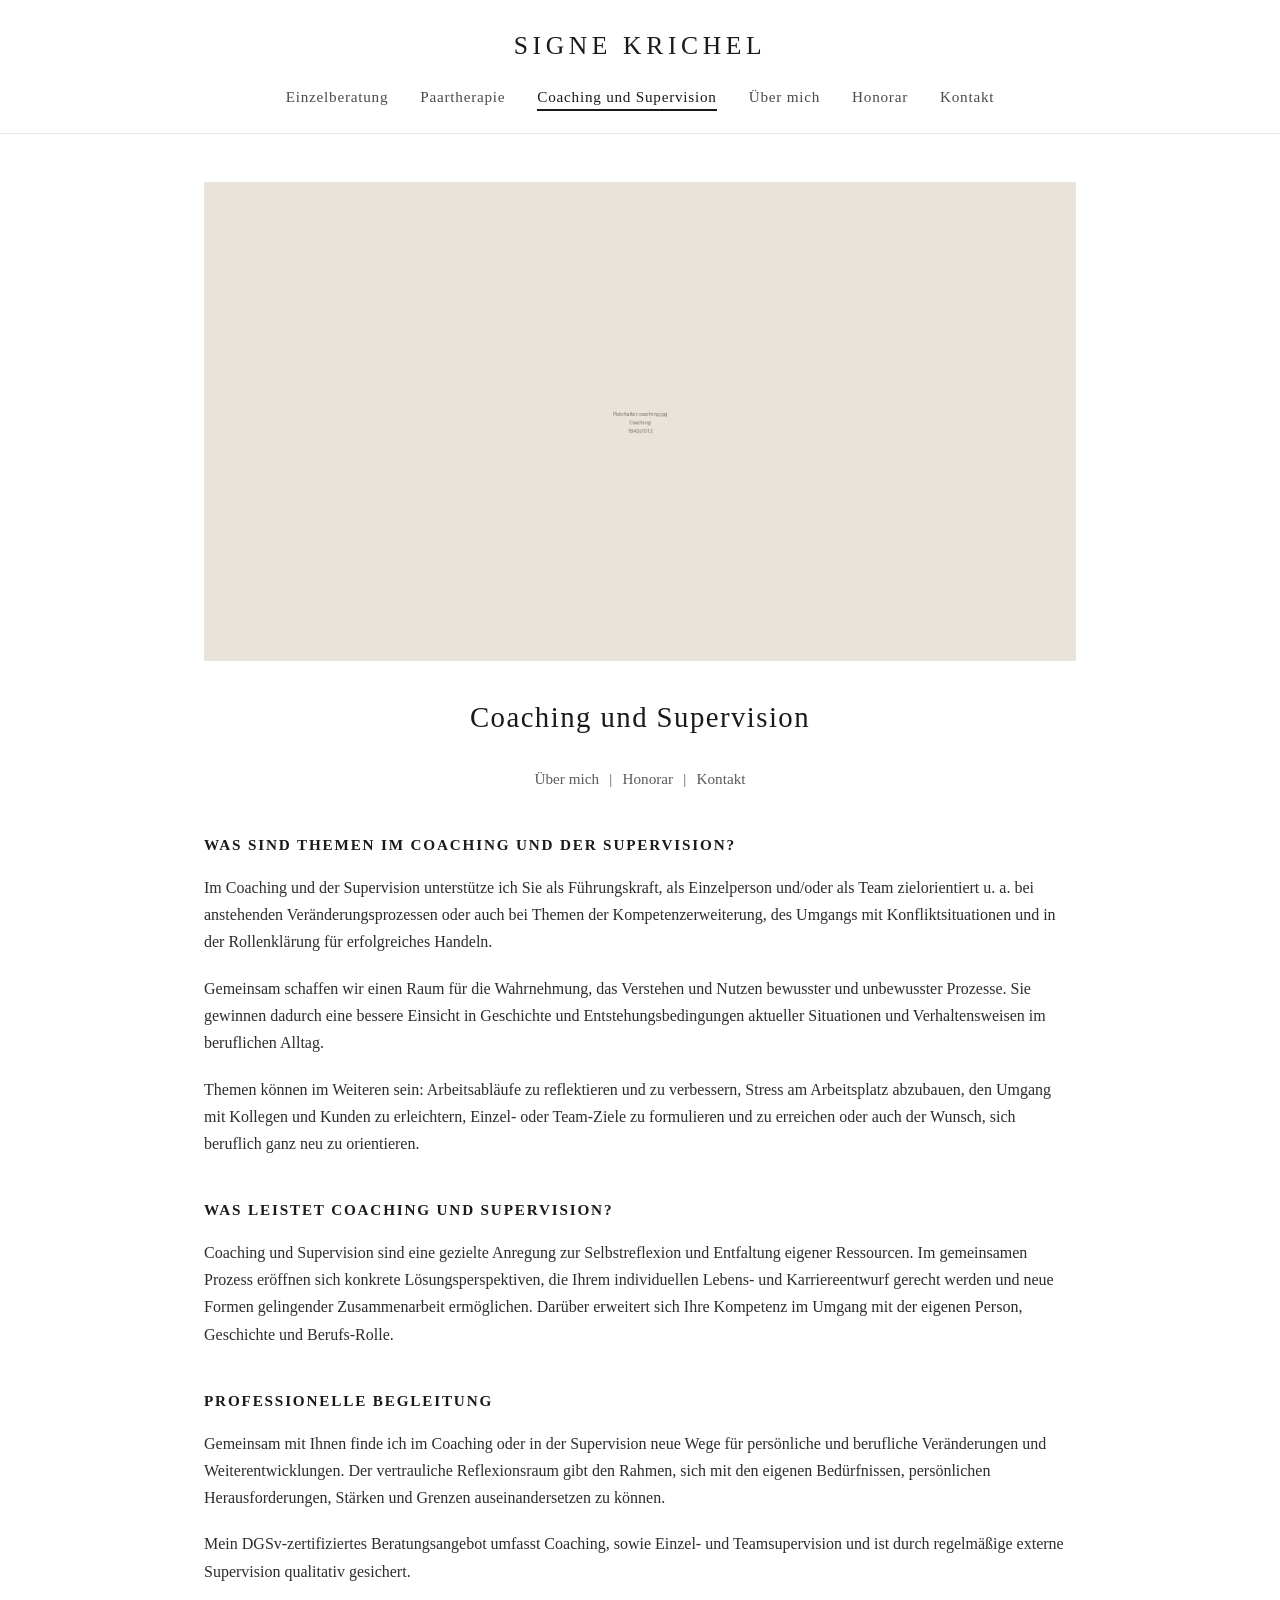
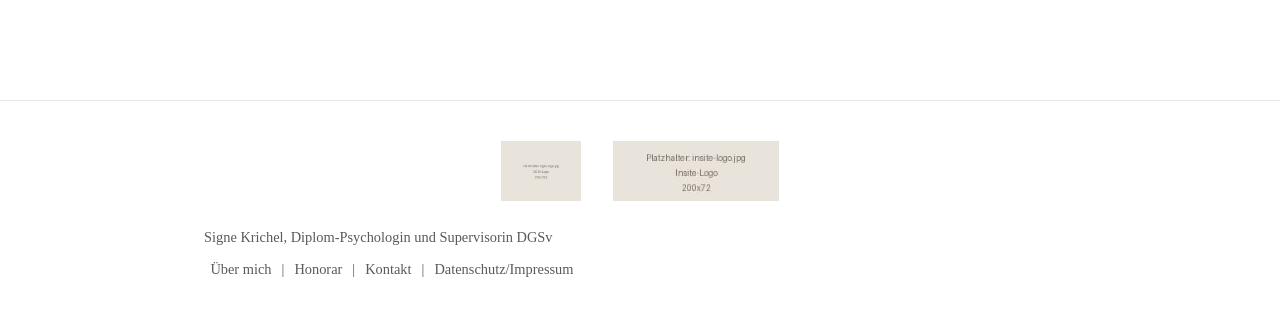
==== coaching-supervision.html @ 3077601a "Upload signe-krichel.de website from zip Adds full website including HTML pages, CSS, and images.  h" ====
<!DOCTYPE html>
<html lang="de">
<head>
  <meta charset="UTF-8">
  <meta name="viewport" content="width=device-width, initial-scale=1">
  <title>Coaching und Supervision | Signe Krichel, Praxis für psychologische Einzelberatung</title>
  <meta name="description" content="Ziel des Coaching/der Supervision: Begleitung von beruflichen Veränderungs- und Entwicklungsprozessen, Konfliktsituationen und Rollenklärung. Anregung zur Selbstreflexion und Entfaltung eigener Ressourcen. DGSv-zertifizierte Beratung.">
  <meta name="robots" content="index, follow">
  <link rel="stylesheet" href="style.css">
  <link rel="canonical" href="https://www.signe-krichel.de/coaching-supervision.html">
</head>
<body>

  <header class="site-header">
    <div class="container">
      <h1 class="site-title"><a href="index.html">SIGNE KRICHEL</a></h1>
      <nav>
        <ul class="main-nav">
          <li><a href="einzeltherapie.html">Einzelberatung</a></li>
          <li><a href="paartherapie.html">Paartherapie</a></li>
          <li><a href="coaching-supervision.html" class="active">Coaching und Supervision</a></li>
          <li><a href="uebermich.html">Über mich</a></li>
          <li><a href="honorar.html">Honorar</a></li>
          <li><a href="kontakt.html">Kontakt</a></li>
        </ul>
      </nav>
    </div>
  </header>

  <main>
    <div class="container">

      <div class="hero">
        <img src="images/coaching.jpg" alt="Coaching und Supervision">
      </div>

      <h1 class="page-title">Coaching und Supervision</h1>

      <p class="quick-links">
        <a href="uebermich.html">Über mich</a> | <a href="honorar.html">Honorar</a> | <a href="kontakt.html">Kontakt</a>
      </p>

      <h2>Was sind Themen im Coaching und der Supervision?</h2>

      <p>Im Coaching und der Supervision unterstütze ich Sie als Führungskraft, als Einzelperson und/oder als Team zielorientiert u. a. bei anstehenden Veränderungsprozessen oder auch bei Themen der Kompetenzerweiterung, des Umgangs mit Konfliktsituationen und in der Rollenklärung für erfolgreiches Handeln.</p>

      <p>Gemeinsam schaffen wir einen Raum für die Wahrnehmung, das Verstehen und Nutzen bewusster und unbewusster Prozesse. Sie gewinnen dadurch eine bessere Einsicht in Geschichte und Entstehungsbedingungen aktueller Situationen und Verhaltensweisen im beruflichen Alltag.</p>

      <p>Themen können im Weiteren sein: Arbeitsabläufe zu reflektieren und zu verbessern, Stress am Arbeitsplatz abzubauen, den Umgang mit Kollegen und Kunden zu erleichtern, Einzel- oder Team-Ziele zu formulieren und zu erreichen oder auch der Wunsch, sich beruflich ganz neu zu orientieren.</p>

      <h2>Was leistet Coaching und Supervision?</h2>

      <p>Coaching und Supervision sind eine gezielte Anregung zur Selbstreflexion und Entfaltung eigener Ressourcen. Im gemeinsamen Prozess eröffnen sich konkrete Lösungsperspektiven, die Ihrem individuellen Lebens- und Karriereentwurf gerecht werden und neue Formen gelingender Zusammenarbeit ermöglichen. Darüber erweitert sich Ihre Kompetenz im Umgang mit der eigenen Person, Geschichte und Berufs-Rolle.</p>

      <h2>Professionelle Begleitung</h2>

      <p>Gemeinsam mit Ihnen finde ich im Coaching oder in der Supervision neue Wege für persönliche und berufliche Veränderungen und Weiterentwicklungen. Der vertrauliche Reflexionsraum gibt den Rahmen, sich mit den eigenen Bedürfnissen, persönlichen Herausforderungen, Stärken und Grenzen auseinandersetzen zu können.</p>

      <p>Mein DGSv-zertifiziertes Beratungsangebot umfasst Coaching, sowie Einzel- und Teamsupervision und ist durch regelmäßige externe Supervision qualitativ gesichert.</p>

    </div>
  </main>

  <footer class="site-footer">
    <div class="container">
      <div class="footer-logos">
        <img src="images/dgsv-logo.jpg" alt="DGSv – Deutsche Gesellschaft für Supervision und Coaching">
        <a href="http://www.insite.de" target="_blank" rel="noopener">
          <img src="images/insite-logo.jpg" alt="Insite – qualifizierter Partner">
        </a>
      </div>
      <p class="footer-text">Signe Krichel, Diplom-Psychologin und Supervisorin DGSv</p>
      <p class="footer-nav">
        <a href="uebermich.html">Über mich</a> |
        <a href="honorar.html">Honorar</a> |
        <a href="kontakt.html">Kontakt</a> |
        <a href="datenschutz-impressum.html">Datenschutz/Impressum</a>
      </p>
    </div>
  </footer>

</body>
</html>
---- style.css ----
/* ==========================================================================
   Signe Krichel – Psychologische Praxis
   Static Website Stylesheet
   ========================================================================== */

/* Reset & base
   ========================================================================== */
*,
*::before,
*::after {
  box-sizing: border-box;
  margin: 0;
  padding: 0;
}

html {
  font-size: 16px;
  -webkit-text-size-adjust: 100%;
  scroll-behavior: smooth;
}

body {
  font-family: Georgia, "Times New Roman", serif;
  font-size: 1rem;
  line-height: 1.7;
  color: #2d2d2d;
  background-color: #ffffff;
  -webkit-font-smoothing: antialiased;
  -moz-osx-font-smoothing: grayscale;
}

img {
  max-width: 100%;
  height: auto;
  display: block;
}

a {
  color: #5a5a5a;
  text-decoration: none;
  transition: color 0.2s ease;
}

a:hover {
  color: #1a1a1a;
  text-decoration: underline;
}

/* Layout container
   ========================================================================== */
.container {
  max-width: 920px;
  margin: 0 auto;
  padding: 0 1.5rem;
}

/* Header & navigation
   ========================================================================== */
.site-header {
  border-bottom: 1px solid #e8e8e8;
  padding: 1.5rem 0;
}

.site-title {
  font-family: Georgia, "Times New Roman", serif;
  font-size: 1.6rem;
  font-weight: normal;
  letter-spacing: 0.18em;
  text-align: center;
  margin-bottom: 1rem;
}

.site-title a {
  color: #1a1a1a;
}

.main-nav {
  display: flex;
  justify-content: center;
  flex-wrap: wrap;
  gap: 2rem;
  list-style: none;
  font-size: 0.95rem;
  letter-spacing: 0.05em;
}

.main-nav a {
  color: #4a4a4a;
  padding-bottom: 0.25rem;
  border-bottom: 2px solid transparent;
  transition: border-color 0.2s ease, color 0.2s ease;
}

.main-nav a:hover,
.main-nav a.active {
  color: #1a1a1a;
  border-bottom-color: #1a1a1a;
  text-decoration: none;
}

/* Hero image
   ========================================================================== */
.hero {
  margin: 2rem 0;
}

.hero img {
  width: 100%;
  height: auto;
}

/* Page content
   ========================================================================== */
main {
  padding: 1rem 0 3rem 0;
}

.page-title {
  font-family: Georgia, "Times New Roman", serif;
  font-size: 1.8rem;
  font-weight: normal;
  letter-spacing: 0.05em;
  text-align: center;
  margin: 1.5rem 0 1rem 0;
  color: #1a1a1a;
}

.subtitle {
  text-align: center;
  font-style: italic;
  color: #5a5a5a;
  margin-bottom: 2rem;
}

/* Section headings */
h2 {
  font-size: 0.95rem;
  font-weight: bold;
  letter-spacing: 0.12em;
  text-transform: uppercase;
  color: #1a1a1a;
  margin: 2.5rem 0 1rem 0;
}

h3 {
  font-size: 0.95rem;
  font-weight: bold;
  letter-spacing: 0.1em;
  color: #1a1a1a;
  margin: 1.5rem 0 0.75rem 0;
}

p {
  margin-bottom: 1.2rem;
  text-align: left;
}

/* Quick-link bar (shown under hero on most pages) */
.quick-links {
  text-align: center;
  margin: 1.5rem 0 2rem 0;
  font-size: 0.95rem;
  color: #5a5a5a;
}

.quick-links a {
  margin: 0 0.4rem;
}

/* Two-column layout for portrait page
   ========================================================================== */
.two-col {
  display: grid;
  grid-template-columns: 1fr 2fr;
  gap: 1.5rem;
  margin: 2rem 0;
}

.two-col img {
  width: 100%;
  height: auto;
  object-fit: cover;
}

@media (max-width: 640px) {
  .two-col {
    grid-template-columns: 1fr;
  }
}

/* Lists (qualifications, anlässe etc.)
   ========================================================================== */
ul.styled-list {
  list-style: none;
  margin: 1rem 0 1.5rem 0;
  padding: 0;
}

ul.styled-list li {
  padding: 0.4rem 0 0.4rem 1.2rem;
  position: relative;
}

ul.styled-list li::before {
  content: "—";
  position: absolute;
  left: 0;
  color: #888;
}

/* Footer
   ========================================================================== */
.site-footer {
  border-top: 1px solid #e8e8e8;
  padding: 2.5rem 0 1.5rem 0;
  margin-top: 3rem;
  text-align: center;
}

.footer-logos {
  display: flex;
  justify-content: center;
  align-items: center;
  gap: 2rem;
  margin-bottom: 1.5rem;
  flex-wrap: wrap;
}

.footer-logos img {
  max-height: 60px;
  width: auto;
}

.footer-text {
  color: #5a5a5a;
  font-size: 0.9rem;
  margin-bottom: 0.5rem;
}

.footer-nav {
  font-size: 0.9rem;
  color: #5a5a5a;
}

.footer-nav a {
  margin: 0 0.4rem;
}

/* SEO domain list (kontakt page) */
.domain-list {
  margin-top: 2rem;
  font-size: 0.85rem;
  color: #888;
  text-align: center;
  line-height: 1.9;
}

.domain-list a {
  color: #888;
  margin: 0 0.3rem;
}

/* Datenschutz page – tighter typography for legal text */
.legal-text p,
.legal-text li {
  font-size: 0.95rem;
  line-height: 1.7;
}

.legal-text h2 {
  margin-top: 2rem;
  font-size: 1rem;
}

/* Responsive tweaks
   ========================================================================== */
@media (max-width: 640px) {
  .site-title {
    font-size: 1.3rem;
    letter-spacing: 0.12em;
  }

  .main-nav {
    gap: 1rem;
    font-size: 0.85rem;
  }

  .page-title {
    font-size: 1.4rem;
  }

  body {
    font-size: 0.95rem;
  }
}
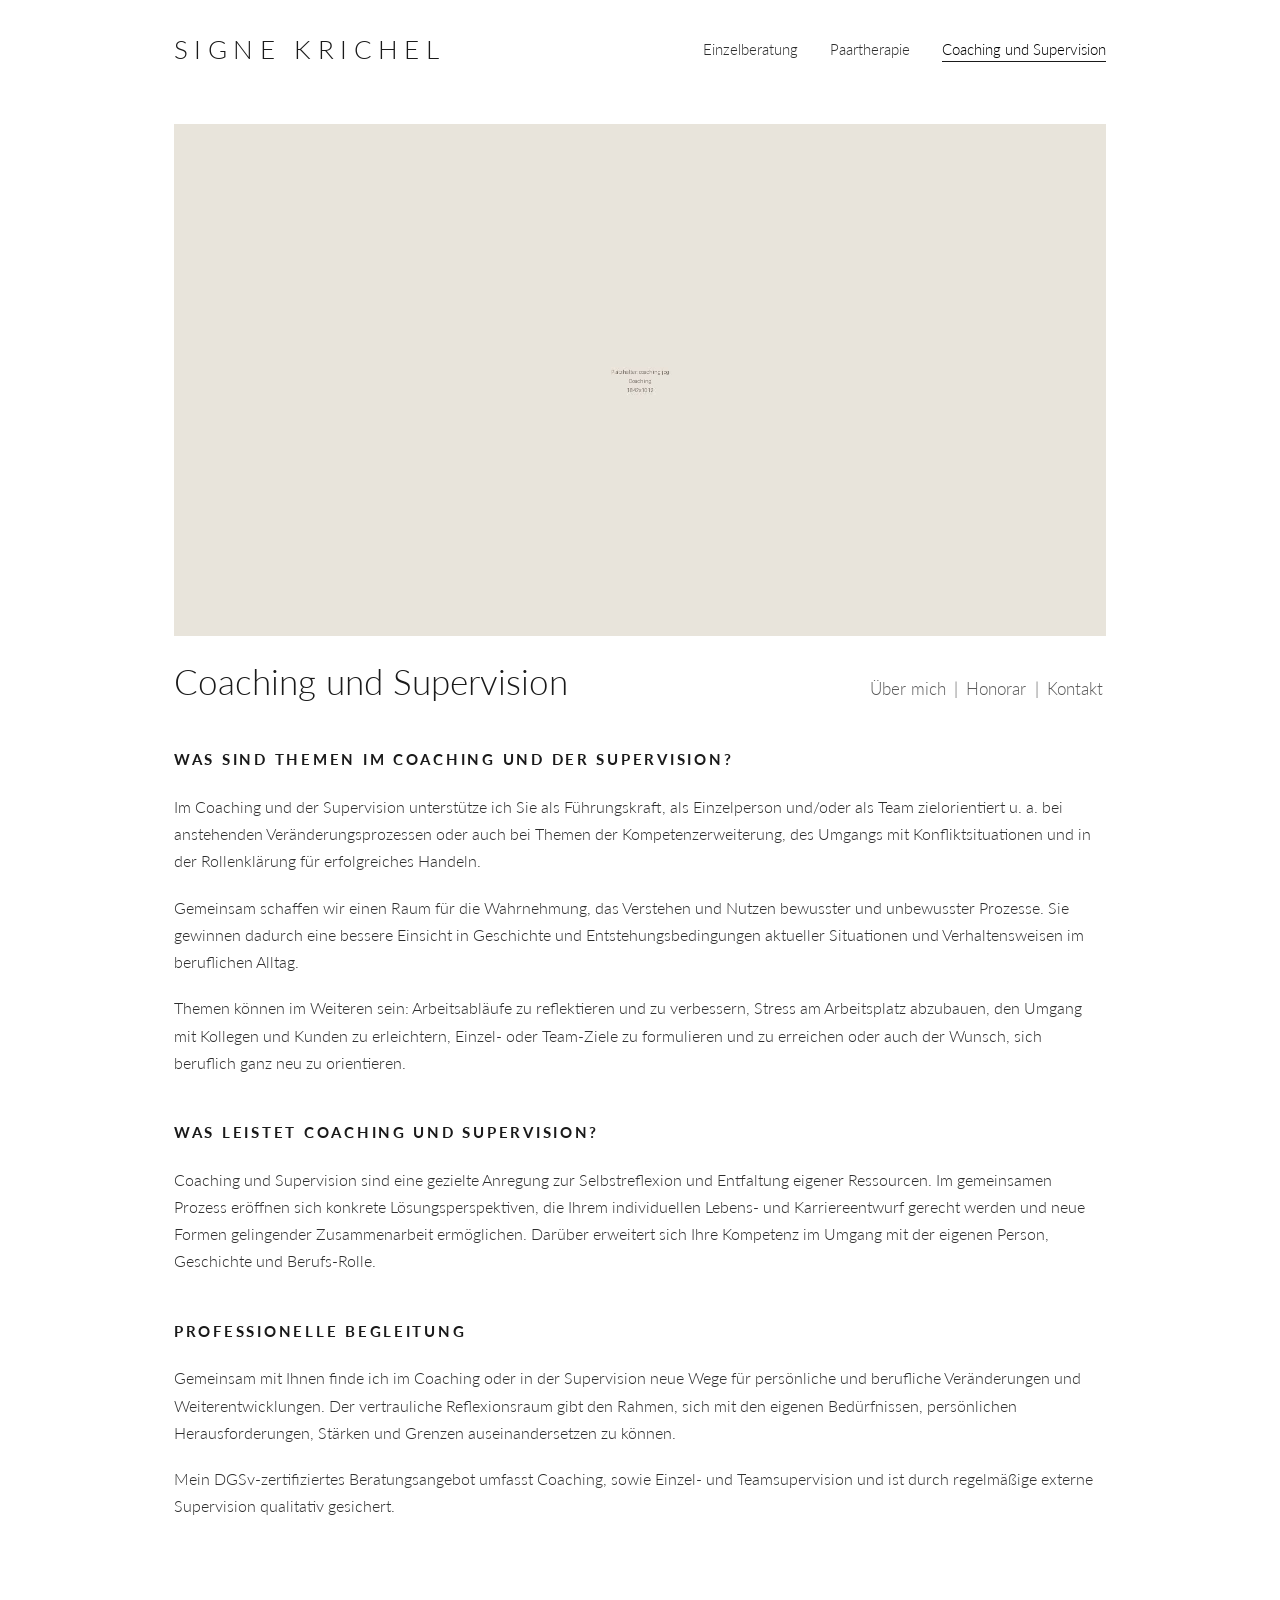
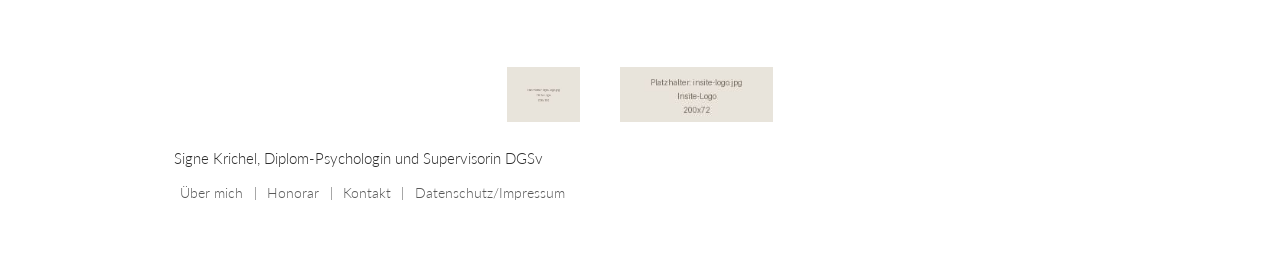
==== commit 731ed421: "Match Wix layout: logo-left/nav-right header, full-bleed hero, title-row Layout overhaul to match th" ====
--- a/coaching-supervision.html
+++ b/coaching-supervision.html
@@ -19,9 +19,6 @@
           <li><a href="einzeltherapie.html">Einzelberatung</a></li>
           <li><a href="paartherapie.html">Paartherapie</a></li>
           <li><a href="coaching-supervision.html" class="active">Coaching und Supervision</a></li>
-          <li><a href="uebermich.html">Über mich</a></li>
-          <li><a href="honorar.html">Honorar</a></li>
-          <li><a href="kontakt.html">Kontakt</a></li>
         </ul>
       </nav>
     </div>
@@ -34,11 +31,12 @@
         <img src="images/coaching.jpg" alt="Coaching und Supervision">
       </div>
 
-      <h1 class="page-title">Coaching und Supervision</h1>
-
-      <p class="quick-links">
+      <div class="title-row">
+        <h1 class="page-title">Coaching und Supervision</h1>
+        <p class="quick-links">
         <a href="uebermich.html">Über mich</a> | <a href="honorar.html">Honorar</a> | <a href="kontakt.html">Kontakt</a>
       </p>
+      </div>
 
       <h2>Was sind Themen im Coaching und der Supervision?</h2>
 
--- a/style.css
+++ b/style.css
@@ -1,7 +1,10 @@
 /* ==========================================================================
    Signe Krichel – Psychologische Praxis
-   Static Website Stylesheet
-   ========================================================================== */
+   Static website stylesheet — visually aligned with original Wix layout:
+   logo left + nav right header, full-width hero, left-aligned light tagline.
+   ========================================================================== */
+
+@import url('https://fonts.googleapis.com/css2?family=Lato:wght@100;300;400;700&display=swap');
 
 /* Reset & base
    ========================================================================== */
@@ -20,8 +23,9 @@
 }
 
 body {
-  font-family: Georgia, "Times New Roman", serif;
+  font-family: 'Lato', 'Helvetica Neue', Helvetica, Arial, sans-serif;
   font-size: 1rem;
+  font-weight: 300;
   line-height: 1.7;
   color: #2d2d2d;
   background-color: #ffffff;
@@ -36,72 +40,83 @@
 }
 
 a {
-  color: #5a5a5a;
+  color: #2d2d2d;
   text-decoration: none;
-  transition: color 0.2s ease;
+  transition: color 0.15s ease, border-color 0.15s ease;
 }
 
 a:hover {
-  color: #1a1a1a;
-  text-decoration: underline;
+  color: #000000;
 }
 
 /* Layout container
    ========================================================================== */
 .container {
-  max-width: 920px;
+  max-width: 980px;
   margin: 0 auto;
   padding: 0 1.5rem;
 }
 
-/* Header & navigation
+/* Header & navigation (logo left, nav right, single row)
    ========================================================================== */
 .site-header {
-  border-bottom: 1px solid #e8e8e8;
-  padding: 1.5rem 0;
+  padding: 1.75rem 0 1.25rem 0;
+}
+
+.site-header .container {
+  display: flex;
+  align-items: center;
+  justify-content: space-between;
+  gap: 2rem;
+  flex-wrap: wrap;
 }
 
 .site-title {
-  font-family: Georgia, "Times New Roman", serif;
+  font-family: 'Lato', sans-serif;
   font-size: 1.6rem;
-  font-weight: normal;
-  letter-spacing: 0.18em;
-  text-align: center;
-  margin-bottom: 1rem;
+  font-weight: 300;
+  letter-spacing: 0.25em;
+  color: #1a1a1a;
+  margin: 0;
+  white-space: nowrap;
 }
 
 .site-title a {
   color: #1a1a1a;
+}
+
+.site-title a:hover {
+  text-decoration: none;
 }
 
 .main-nav {
   display: flex;
-  justify-content: center;
+  align-items: center;
   flex-wrap: wrap;
   gap: 2rem;
   list-style: none;
   font-size: 0.95rem;
-  letter-spacing: 0.05em;
+  font-weight: 300;
+  letter-spacing: 0;
 }
 
 .main-nav a {
-  color: #4a4a4a;
-  padding-bottom: 0.25rem;
-  border-bottom: 2px solid transparent;
-  transition: border-color 0.2s ease, color 0.2s ease;
+  color: #2d2d2d;
+  padding-bottom: 0.2rem;
+  border-bottom: 1px solid transparent;
 }
 
 .main-nav a:hover,
 .main-nav a.active {
-  color: #1a1a1a;
+  color: #000000;
   border-bottom-color: #1a1a1a;
-  text-decoration: none;
-}
-
-/* Hero image
+}
+
+/* Hero image — full-width, prominent
    ========================================================================== */
 .hero {
-  margin: 2rem 0;
+  display: block;
+  margin: 1.5rem 0 1.5rem 0;
 }
 
 .hero img {
@@ -112,59 +127,129 @@
 /* Page content
    ========================================================================== */
 main {
-  padding: 1rem 0 3rem 0;
+  padding: 0.5rem 0 3rem 0;
 }
 
 .page-title {
-  font-family: Georgia, "Times New Roman", serif;
-  font-size: 1.8rem;
-  font-weight: normal;
-  letter-spacing: 0.05em;
-  text-align: center;
-  margin: 1.5rem 0 1rem 0;
+  font-family: 'Lato', sans-serif;
+  font-size: 2.2rem;
+  font-weight: 300;
+  line-height: 1.2;
+  letter-spacing: 0;
+  text-align: left;
+  margin: 1.5rem 0 1.25rem 0;
   color: #1a1a1a;
 }
 
 .subtitle {
-  text-align: center;
+  text-align: left;
   font-style: italic;
+  font-weight: 300;
   color: #5a5a5a;
   margin-bottom: 2rem;
 }
 
-/* Section headings */
+/* Section headings — uppercase Wix style */
 h2 {
+  font-family: 'Lato', sans-serif;
   font-size: 0.95rem;
-  font-weight: bold;
-  letter-spacing: 0.12em;
+  font-weight: 700;
+  letter-spacing: 0.18em;
   text-transform: uppercase;
   color: #1a1a1a;
-  margin: 2.5rem 0 1rem 0;
+  margin: 2.75rem 0 1.25rem 0;
 }
 
 h3 {
-  font-size: 0.95rem;
-  font-weight: bold;
-  letter-spacing: 0.1em;
-  color: #1a1a1a;
-  margin: 1.5rem 0 0.75rem 0;
+  font-family: 'Lato', sans-serif;
+  font-size: 0.9rem;
+  font-weight: 700;
+  letter-spacing: 0.14em;
+  text-transform: uppercase;
+  color: #1a1a1a;
+  margin: 1.75rem 0 0.75rem 0;
 }
 
 p {
   margin-bottom: 1.2rem;
   text-align: left;
-}
-
-/* Quick-link bar (shown under hero on most pages) */
+  font-weight: 300;
+}
+
+/* Title + quick-links row (page-title left, quick-links right) */
+.title-row {
+  display: flex;
+  justify-content: space-between;
+  align-items: baseline;
+  flex-wrap: wrap;
+  gap: 1rem;
+  margin: 1.5rem 0 2rem 0;
+}
+
+.title-row .page-title,
+.title-row .quick-links {
+  margin: 0;
+}
+
 .quick-links {
+  text-align: right;
+  margin: 0 0 2rem 0;
+  font-size: 1.05rem;
+  color: #5a5a5a;
+  font-weight: 300;
+}
+
+.quick-links a {
+  color: #5a5a5a;
+  margin: 0 0.2rem;
+}
+
+.quick-links a:hover {
+  color: #1a1a1a;
+}
+
+/* Homepage — large left-aligned tagline + right-aligned italic info
+   ========================================================================== */
+.home-tagline {
+  text-align: left;
+  font-size: 2rem;
+  font-weight: 300;
+  line-height: 1.25;
+  color: #1a1a1a;
+  margin: 0.5rem 0 1rem 0;
+  letter-spacing: 0;
+}
+
+.home-tagline a {
+  color: #1a1a1a;
+}
+
+.home-tagline a:hover {
+  text-decoration: none;
+  color: #000000;
+}
+
+.home-info {
+  text-align: right;
+  font-style: italic;
+  font-weight: 300;
+  color: #5a5a5a;
+  margin: 1rem 0 2.5rem 0;
+}
+
+.home-info a {
+  color: #5a5a5a;
+}
+
+.home-info a:hover {
+  color: #1a1a1a;
+}
+
+.home-credit {
   text-align: center;
-  margin: 1.5rem 0 2rem 0;
-  font-size: 0.95rem;
-  color: #5a5a5a;
-}
-
-.quick-links a {
-  margin: 0 0.4rem;
+  margin: 2.5rem 0 1rem 0;
+  color: #2d2d2d;
+  font-weight: 300;
 }
 
 /* Two-column layout for portrait page
@@ -173,7 +258,7 @@
   display: grid;
   grid-template-columns: 1fr 2fr;
   gap: 1.5rem;
-  margin: 2rem 0;
+  margin: 1.5rem 0 1rem 0;
 }
 
 .two-col img {
@@ -188,7 +273,7 @@
   }
 }
 
-/* Lists (qualifications, anlässe etc.)
+/* Lists (Anlässe, Qualifikationen, Berufspraxis etc.)
    ========================================================================== */
 ul.styled-list {
   list-style: none;
@@ -197,8 +282,9 @@
 }
 
 ul.styled-list li {
-  padding: 0.4rem 0 0.4rem 1.2rem;
+  padding: 0.45rem 0 0.45rem 1.4rem;
   position: relative;
+  font-weight: 300;
 }
 
 ul.styled-list li::before {
@@ -211,9 +297,8 @@
 /* Footer
    ========================================================================== */
 .site-footer {
-  border-top: 1px solid #e8e8e8;
-  padding: 2.5rem 0 1.5rem 0;
-  margin-top: 3rem;
+  padding: 3rem 0 2rem 0;
+  margin-top: 2rem;
   text-align: center;
 }
 
@@ -221,43 +306,54 @@
   display: flex;
   justify-content: center;
   align-items: center;
-  gap: 2rem;
+  gap: 2.5rem;
   margin-bottom: 1.5rem;
   flex-wrap: wrap;
 }
 
 .footer-logos img {
-  max-height: 60px;
+  max-height: 55px;
   width: auto;
 }
 
 .footer-text {
-  color: #5a5a5a;
-  font-size: 0.9rem;
-  margin-bottom: 0.5rem;
+  color: #2d2d2d;
+  font-size: 0.95rem;
+  margin-bottom: 0.6rem;
+  font-weight: 300;
 }
 
 .footer-nav {
   font-size: 0.9rem;
   color: #5a5a5a;
+  font-weight: 300;
 }
 
 .footer-nav a {
+  color: #5a5a5a;
   margin: 0 0.4rem;
+}
+
+.footer-nav a:hover {
+  color: #1a1a1a;
 }
 
 /* SEO domain list (kontakt page) */
 .domain-list {
-  margin-top: 2rem;
-  font-size: 0.85rem;
+  margin-top: 2.5rem;
+  font-size: 0.82rem;
   color: #888;
   text-align: center;
-  line-height: 1.9;
+  line-height: 2;
 }
 
 .domain-list a {
   color: #888;
   margin: 0 0.3rem;
+}
+
+.domain-list a:hover {
+  color: #1a1a1a;
 }
 
 /* Datenschutz page – tighter typography for legal text */
@@ -268,16 +364,35 @@
 }
 
 .legal-text h2 {
-  margin-top: 2rem;
+  margin-top: 2.5rem;
   font-size: 1rem;
+  letter-spacing: 0.14em;
+}
+
+.legal-text h3 {
+  font-size: 0.85rem;
+  letter-spacing: 0.12em;
 }
 
 /* Responsive tweaks
    ========================================================================== */
+@media (max-width: 820px) {
+  .site-header .container {
+    justify-content: center;
+    gap: 1rem;
+  }
+
+  .main-nav {
+    justify-content: center;
+    gap: 1.25rem;
+    font-size: 0.9rem;
+  }
+}
+
 @media (max-width: 640px) {
   .site-title {
     font-size: 1.3rem;
-    letter-spacing: 0.12em;
+    letter-spacing: 0.2em;
   }
 
   .main-nav {
@@ -286,6 +401,10 @@
   }
 
   .page-title {
+    font-size: 1.6rem;
+  }
+
+  .home-tagline {
     font-size: 1.4rem;
   }
 
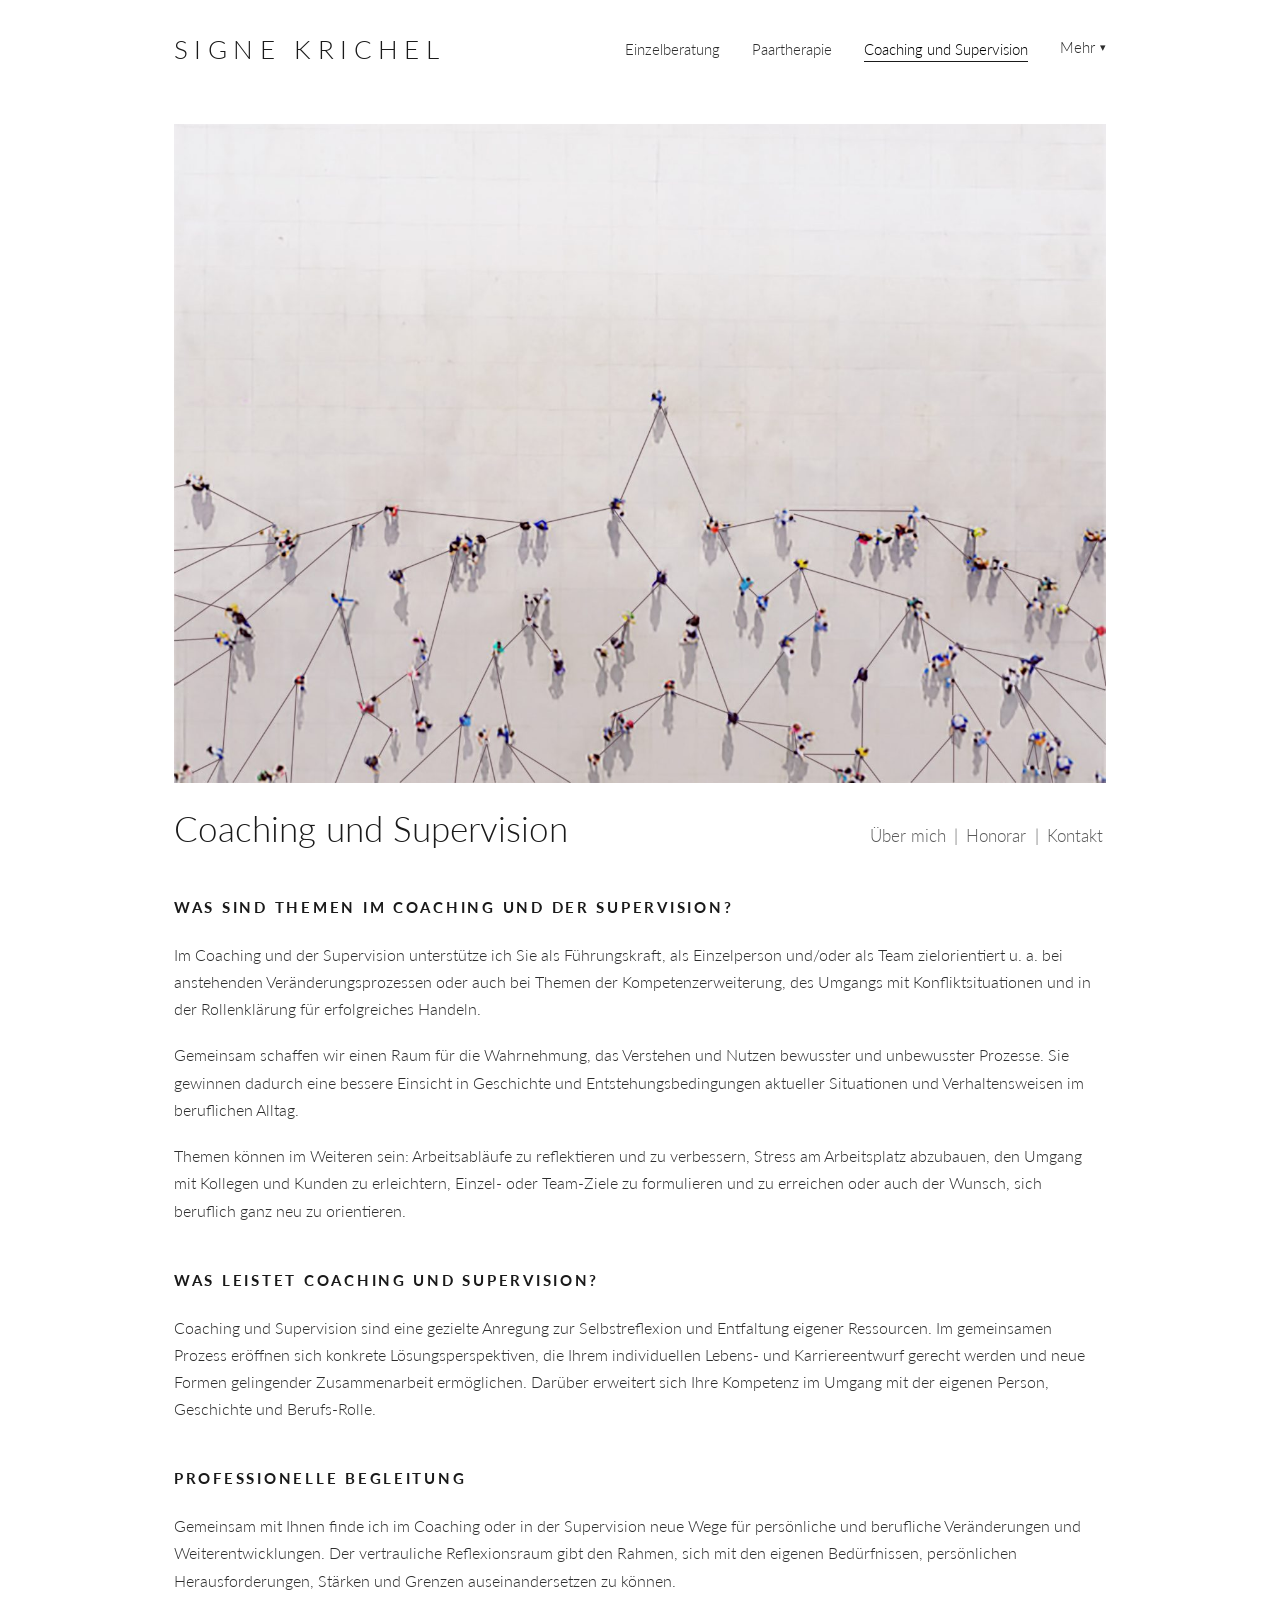
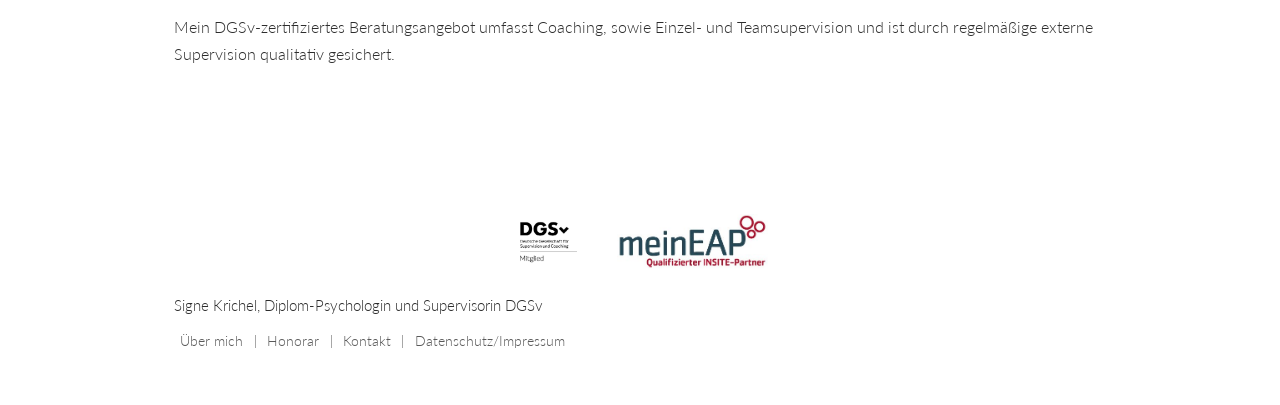
==== commit daa4a716: "Add 'Mehr' dropdown nav matching the Wix 'More' menu - New <li class="has-dropdown"> in main-nav on " ====
--- a/coaching-supervision.html
+++ b/coaching-supervision.html
@@ -8,6 +8,7 @@
   <meta name="robots" content="index, follow">
   <link rel="stylesheet" href="style.css">
   <link rel="canonical" href="https://www.signe-krichel.de/coaching-supervision.html">
+  <script src="nav.js" defer></script>
 </head>
 <body>
 
@@ -19,6 +20,15 @@
           <li><a href="einzeltherapie.html">Einzelberatung</a></li>
           <li><a href="paartherapie.html">Paartherapie</a></li>
           <li><a href="coaching-supervision.html" class="active">Coaching und Supervision</a></li>
+          <li class="has-dropdown">
+            <button type="button" class="dropdown-trigger" aria-expanded="false" aria-haspopup="true">Mehr <span class="caret" aria-hidden="true">▾</span></button>
+            <ul class="dropdown-menu" role="menu">
+              <li role="none"><a href="uebermich.html" role="menuitem">Über mich</a></li>
+              <li role="none"><a href="honorar.html" role="menuitem">Honorar</a></li>
+              <li role="none"><a href="kontakt.html" role="menuitem">Kontakt</a></li>
+              <li role="none"><a href="datenschutz-impressum.html" role="menuitem">Datenschutz/Impressum</a></li>
+            </ul>
+          </li>
         </ul>
       </nav>
     </div>
--- a/style.css
+++ b/style.css
@@ -110,6 +110,97 @@
 .main-nav a.active {
   color: #000000;
   border-bottom-color: #1a1a1a;
+}
+
+/* "Mehr" dropdown — opens on hover (desktop) or click (mobile) */
+.has-dropdown {
+  position: relative;
+}
+
+.dropdown-trigger {
+  background: none;
+  border: none;
+  padding: 0 0 0.2rem 0;
+  margin: 0;
+  font: inherit;
+  font-weight: 300;
+  letter-spacing: 0;
+  color: #2d2d2d;
+  cursor: pointer;
+  display: inline-flex;
+  align-items: center;
+  gap: 0.3em;
+  border-bottom: 1px solid transparent;
+  transition: color 0.15s ease, border-color 0.15s ease;
+}
+
+.dropdown-trigger:focus {
+  outline: none;
+}
+
+.dropdown-trigger:focus-visible {
+  outline: 2px solid #1a1a1a;
+  outline-offset: 2px;
+}
+
+.has-dropdown:hover .dropdown-trigger,
+.has-dropdown.open .dropdown-trigger {
+  color: #000000;
+  border-bottom-color: #1a1a1a;
+}
+
+.dropdown-trigger .caret {
+  font-size: 0.7em;
+  line-height: 1;
+  transition: transform 0.2s ease;
+}
+
+.has-dropdown:hover .dropdown-trigger .caret,
+.has-dropdown.open .dropdown-trigger .caret {
+  transform: rotate(180deg);
+}
+
+.dropdown-menu {
+  display: none;
+  position: absolute;
+  top: 100%;
+  right: 0;
+  margin: 0.5rem 0 0 0;
+  padding: 0.5rem 0;
+  min-width: 180px;
+  list-style: none;
+  background: #ffffff;
+  border: 1px solid #e8e8e8;
+  box-shadow: 0 4px 12px rgba(0, 0, 0, 0.06);
+  z-index: 100;
+}
+
+.has-dropdown:hover .dropdown-menu,
+.has-dropdown:focus-within .dropdown-menu,
+.has-dropdown.open .dropdown-menu {
+  display: block;
+}
+
+.dropdown-menu li {
+  list-style: none;
+}
+
+.dropdown-menu a {
+  display: block;
+  padding: 0.55rem 1.25rem;
+  color: #2d2d2d;
+  font-size: 0.95rem;
+  font-weight: 300;
+  white-space: nowrap;
+  border-bottom: none;
+}
+
+.dropdown-menu a:hover,
+.dropdown-menu a.active {
+  background: #f5f5f5;
+  color: #000000;
+  text-decoration: none;
+  border-bottom: none;
 }
 
 /* Hero image — full-width, prominent
@@ -387,6 +478,27 @@
     gap: 1.25rem;
     font-size: 0.9rem;
   }
+
+  /* Dropdown opens inline (not absolute) on small screens */
+  .dropdown-menu {
+    position: static;
+    margin-top: 0.5rem;
+    border: none;
+    box-shadow: none;
+    background: transparent;
+    padding: 0;
+    text-align: center;
+  }
+
+  .dropdown-menu a {
+    padding: 0.4rem 0.5rem;
+    border-bottom: 1px solid transparent;
+  }
+
+  .dropdown-menu a:hover {
+    background: transparent;
+    border-bottom-color: #1a1a1a;
+  }
 }
 
 @media (max-width: 640px) {
